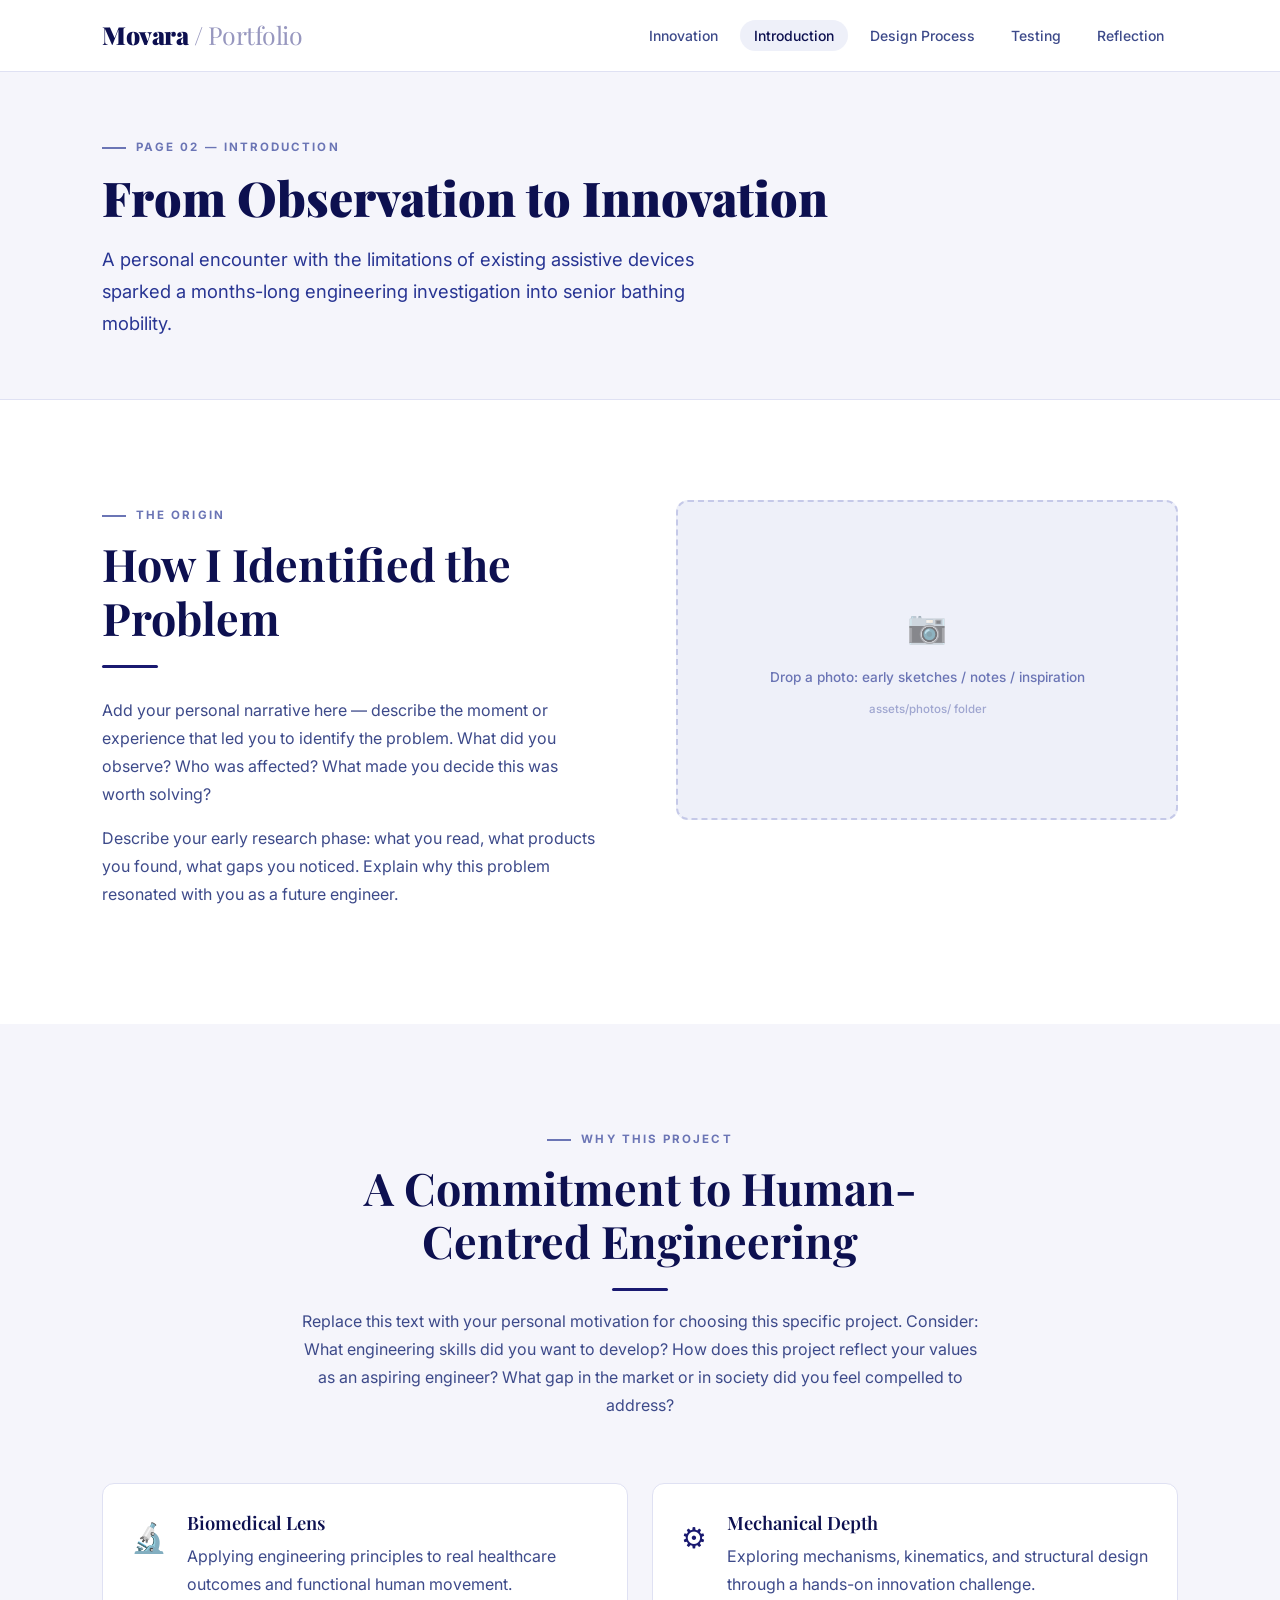
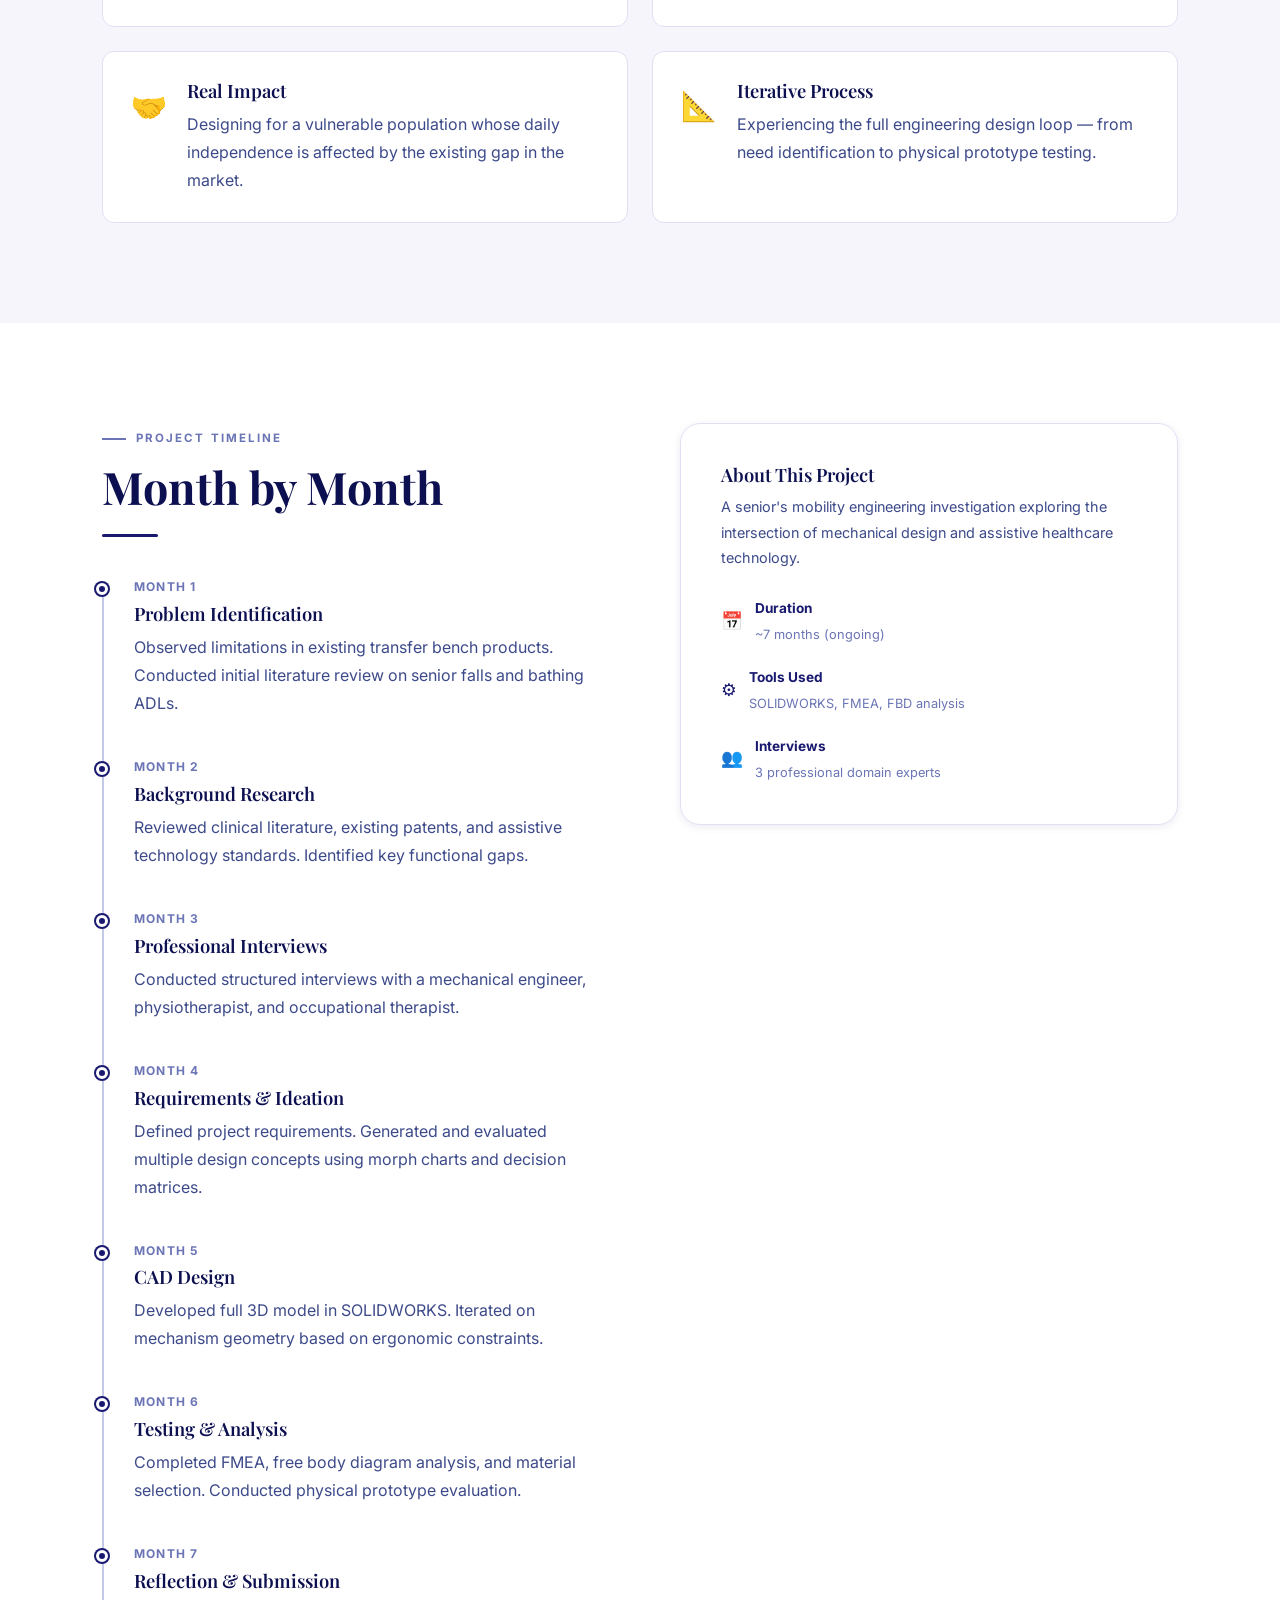
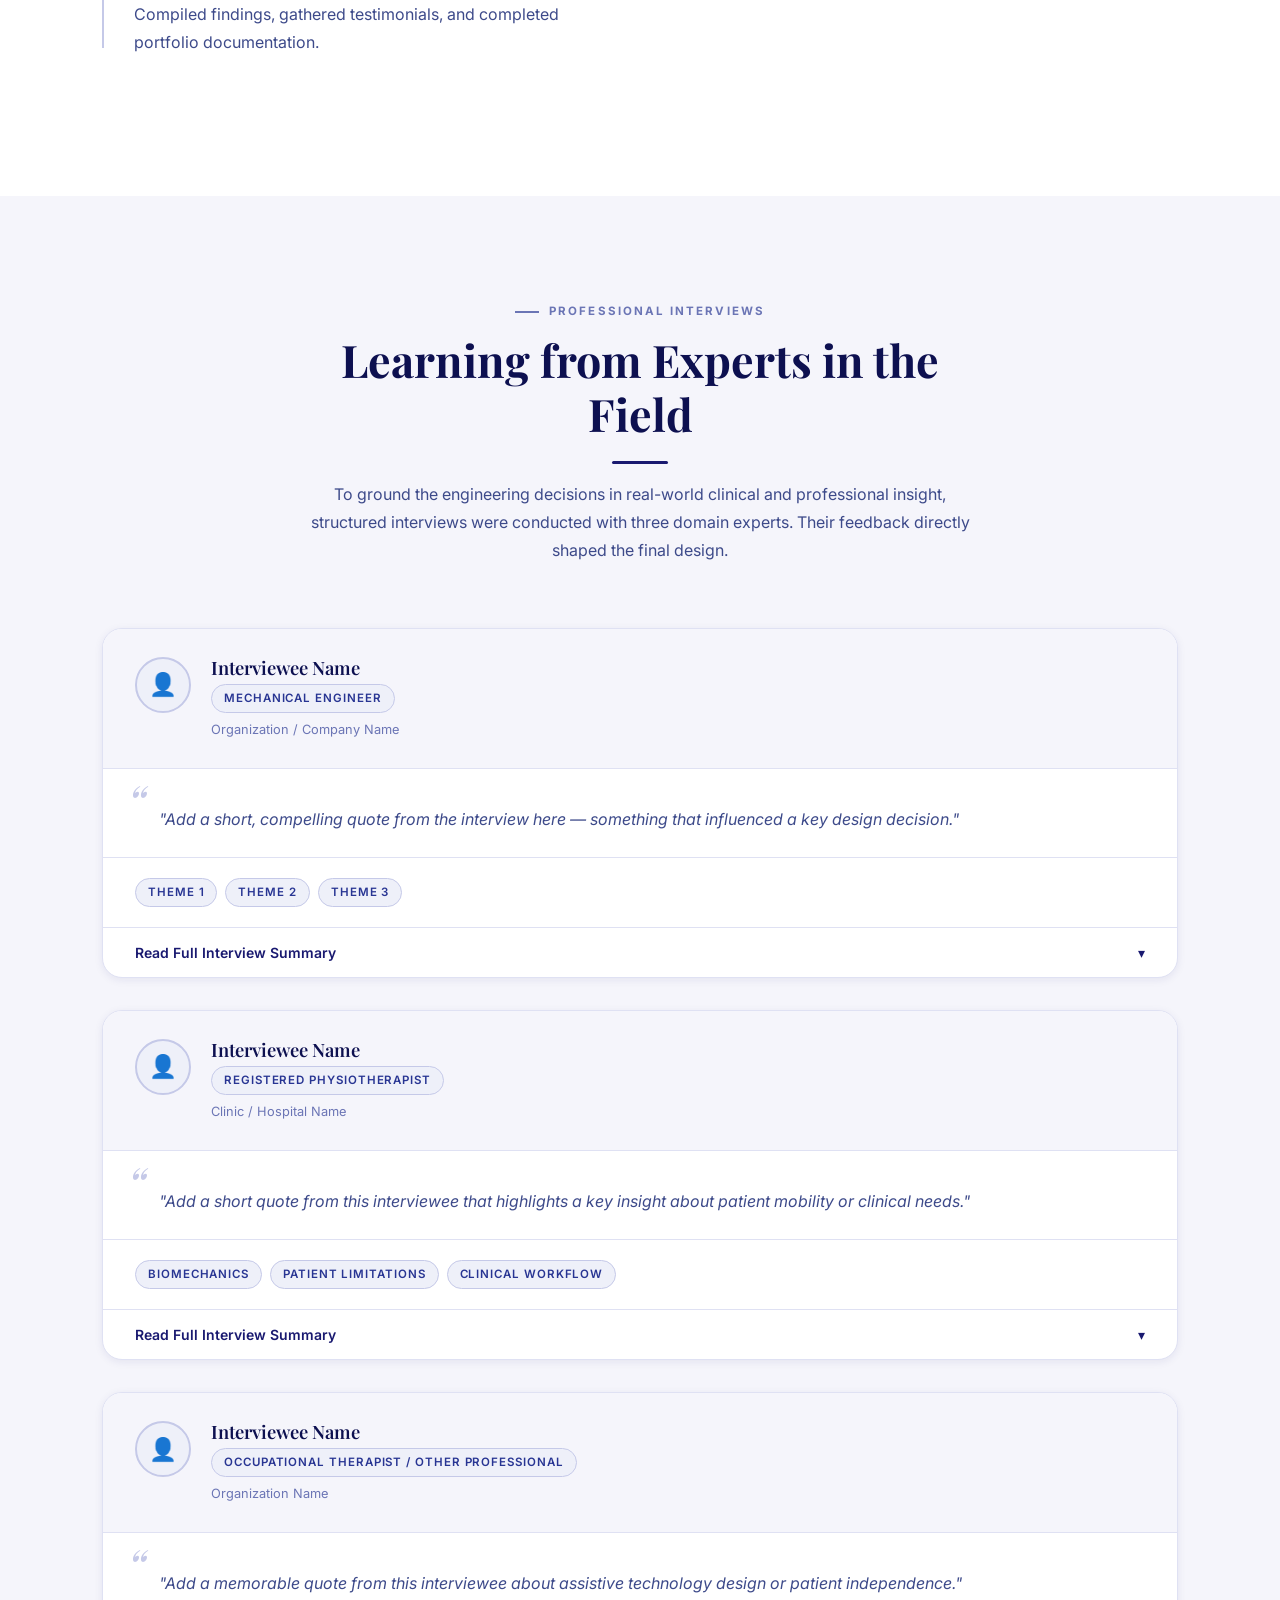
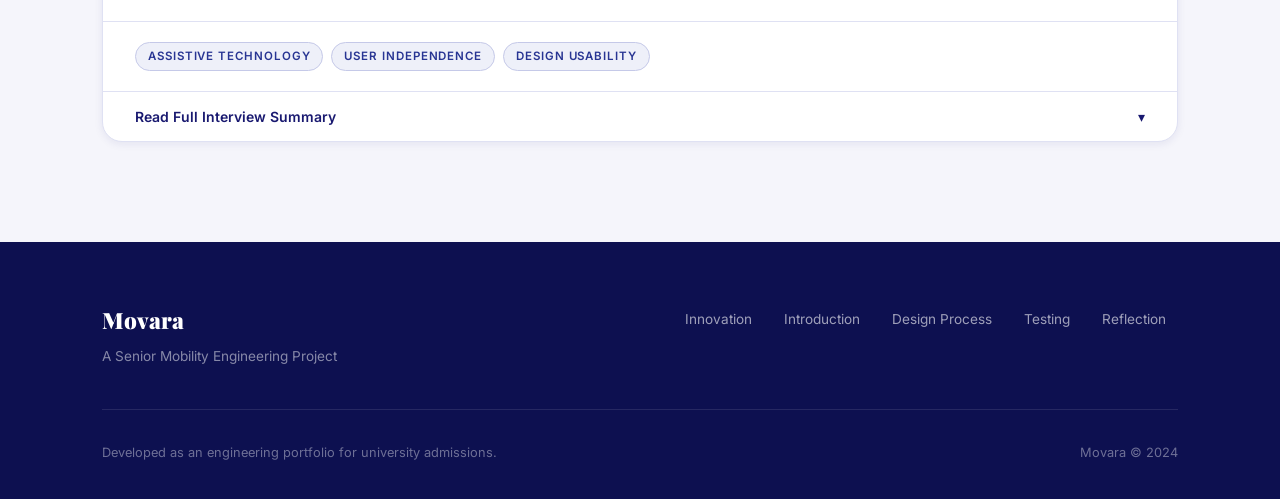
==== introduction.html @ e0eca7f0 "push 1" ====
<!DOCTYPE html>
<html lang="en">
<head>
  <meta charset="UTF-8" />
  <meta name="viewport" content="width=device-width, initial-scale=1.0" />
  <title>Introduction — Movara Portfolio</title>
  <meta name="description" content="How the problem was identified, why the project was pursued, and professional interviews with engineers and physiotherapists." />
  <link rel="stylesheet" href="css/styles.css" />
  <style>
    .pillars-grid { display: grid; grid-template-columns: repeat(2, 1fr); gap: 24px; margin-top: 40px; }
    .pillar-card {
      background: var(--white);
      border: 1px solid var(--border-soft);
      border-radius: var(--radius-md);
      padding: 28px;
      display: flex;
      gap: 20px;
      align-items: flex-start;
      transition: box-shadow 0.3s, transform 0.3s;
    }
    .pillar-card:hover { box-shadow: var(--shadow-md); transform: translateY(-3px); }
    .pillar-icon { font-size: 1.8rem; flex-shrink: 0; margin-top: 2px; }
    .pillar-card h4 { margin-bottom: 8px; }

    .interview-card {
      background: var(--white);
      border: 1px solid var(--border-soft);
      border-radius: var(--radius-lg);
      overflow: hidden;
      box-shadow: var(--shadow-sm);
    }
    .interview-header {
      display: flex;
      align-items: flex-start;
      gap: 20px;
      padding: 28px 32px;
      border-bottom: 1px solid var(--border-soft);
      background: var(--bg-soft);
    }
    .interview-avatar {
      width: 56px; height: 56px;
      border-radius: 50%;
      background: var(--bg-card);
      border: 2px solid var(--border);
      display: flex; align-items: center; justify-content: center;
      font-size: 1.4rem;
      flex-shrink: 0;
    }
    .interview-meta h4 { margin-bottom: 4px; }
    .interview-org { font-size: 0.8rem; color: var(--muted); }
    .interview-preview-quote {
      padding: 24px 32px;
      font-style: italic;
      color: var(--midnight-mid);
      font-size: 1.0rem;
      border-bottom: 1px solid var(--border-soft);
      position: relative;
    }
    .interview-preview-quote::before {
      content: '\201C';
      font-family: var(--font-serif);
      font-size: 3rem;
      color: var(--border);
      position: absolute;
      top: 8px; left: 24px;
      line-height: 1;
    }
    .interview-preview-quote p { padding-left: 24px; margin-top: 12px; }
    .interview-themes { display: flex; gap: 8px; flex-wrap: wrap; padding: 20px 32px; border-bottom: 1px solid var(--border-soft); }
    .interview-accordion-toggle {
      width: 100%; background: none; border: none; cursor: pointer;
      padding: 16px 32px;
      display: flex; justify-content: space-between; align-items: center;
      font-family: var(--font-sans); font-size: 0.875rem; font-weight: 600;
      color: var(--midnight); transition: background 0.2s;
    }
    .interview-accordion-toggle:hover { background: var(--bg-soft); }
    .interview-full-body { display: none; padding: 0 32px 28px; }
    .interview-full-body.open { display: block; }
    .toggle-arrow { transition: transform 0.3s; }
    .open-arrow { transform: rotate(180deg); }

    @media (max-width: 768px) {
      .pillars-grid { grid-template-columns: 1fr; }
    }
  </style>
</head>
<body>
  <nav id="nav" role="navigation" aria-label="Main navigation"></nav>

  <!-- PAGE BANNER -->
  <header class="page-banner" id="banner-section">
    <div class="container">
      <span class="section-label" id="banner-label"></span>
      <h1 id="banner-heading">Loading…</h1>
      <p class="lead" id="banner-lead"></p>
    </div>
  </header>

  <!-- ORIGIN STORY -->
  <section id="origin">
    <div class="container">
      <div class="two-col" style="align-items:start; gap:72px;">
        <div data-reveal>
          <span class="section-label" id="origin-label"></span>
          <h2 id="origin-heading"></h2>
          <div class="divider left" style="margin-bottom:28px;"></div>
          <div id="origin-paragraphs"></div>
        </div>
        <div data-reveal data-reveal-delay="2">
          <div id="origin-image-wrap"></div>
        </div>
      </div>
    </div>
  </section>

  <!-- WHY THIS PROJECT -->
  <section id="why-project" style="background:var(--bg-soft);">
    <div class="container">
      <div class="section-header" data-reveal>
        <span class="section-label" id="why-label"></span>
        <h2 id="why-heading"></h2>
        <div class="divider"></div>
        <p id="why-body"></p>
      </div>
      <div class="pillars-grid" id="pillars-grid"></div>
    </div>
  </section>

  <!-- TIMELINE -->
  <section id="timeline">
    <div class="container">
      <div class="two-col" style="gap:80px; align-items:start;">
        <div data-reveal>
          <span class="section-label" id="timeline-label"></span>
          <h2 id="timeline-heading"></h2>
          <div class="divider left" style="margin-bottom:40px;"></div>
          <div class="timeline" id="timeline-items"></div>
        </div>
        <div data-reveal data-reveal-delay="2">
          <div class="card" style="position:sticky; top:calc(var(--nav-h) + 32px); padding:40px;">
            <h4 style="margin-bottom:8px;">About This Project</h4>
            <p style="margin-bottom:24px;">A senior's mobility engineering investigation exploring the intersection of mechanical design and assistive healthcare technology.</p>
            <div style="display:flex; gap:16px; flex-direction:column;">
              <div style="display:flex; gap:12px; align-items:center;">
                <span style="font-size:1.1rem;">📅</span>
                <div><strong style="font-size:0.85rem; color:var(--midnight);">Duration</strong><br><span style="font-size:0.8rem; color:var(--muted);">~7 months (ongoing)</span></div>
              </div>
              <div style="display:flex; gap:12px; align-items:center;">
                <span style="font-size:1.1rem;">⚙</span>
                <div><strong style="font-size:0.85rem; color:var(--midnight);">Tools Used</strong><br><span style="font-size:0.8rem; color:var(--muted);">SOLIDWORKS, FMEA, FBD analysis</span></div>
              </div>
              <div style="display:flex; gap:12px; align-items:center;">
                <span style="font-size:1.1rem;">👥</span>
                <div><strong style="font-size:0.85rem; color:var(--midnight);">Interviews</strong><br><span style="font-size:0.8rem; color:var(--muted);">3 professional domain experts</span></div>
              </div>
            </div>
          </div>
        </div>
      </div>
    </div>
  </section>

  <!-- PROFESSIONAL INTERVIEWS -->
  <section id="interviews" style="background:var(--bg-soft);">
    <div class="container">
      <div class="section-header" data-reveal>
        <span class="section-label" id="int-label"></span>
        <h2 id="int-heading"></h2>
        <div class="divider"></div>
        <p id="int-intro"></p>
      </div>
      <div id="interviews-list" style="display:flex; flex-direction:column; gap:32px;"></div>
    </div>
  </section>

  <footer id="footer"></footer>

  <script src="js/nav.js"></script>
  <script src="js/loader.js"></script>
  <script>
    buildNav('introduction.html');
    buildFooter();

    function checkImgExists(src, el) {
      const img = new Image();
      img.onload  = () => { el.innerHTML = `<img src="${src}" alt="" style="width:100%;border-radius:var(--radius-md);" />`; };
      img.onerror = () => {};
      img.src = src;
    }

    fetch('data/page2.json')
      .then(r => r.json())
      .then(d => {
        document.title = d.meta.title;

        // Banner
        document.getElementById('banner-label').textContent   = d.banner.section_label;
        document.getElementById('banner-heading').textContent = d.banner.heading;
        document.getElementById('banner-lead').textContent    = d.banner.lead;

        // Origin
        document.getElementById('origin-label').textContent   = d.origin.section_label;
        document.getElementById('origin-heading').textContent = d.origin.heading;
        document.getElementById('origin-paragraphs').innerHTML = d.origin.paragraphs.map(p => `<p style="margin-bottom:16px;">${p}</p>`).join('');

        const imgWrap = document.getElementById('origin-image-wrap');
        imgWrap.innerHTML = `
          <div class="img-placeholder" style="height:320px; border-radius:var(--radius-md);" id="origin-img-ph">
            <span class="ph-icon">📷</span>
            <span>${d.origin.image.placeholder}</span>
            <span style="font-size:0.72rem;opacity:0.6;">assets/photos/ folder</span>
          </div>`;
        const img = new Image();
        img.onload = () => { imgWrap.innerHTML = `<img src="${d.origin.image.src}" alt="${d.origin.image.caption}" style="width:100%;border-radius:var(--radius-md);margin-bottom:10px;" /><p style="font-size:0.8rem;color:var(--muted);text-align:center;">${d.origin.image.caption}</p>`; };
        img.src = d.origin.image.src;

        // Why This Project
        document.getElementById('why-label').textContent   = d.why_this_project.section_label;
        document.getElementById('why-heading').textContent = d.why_this_project.heading;
        document.getElementById('why-body').textContent    = d.why_this_project.body;
        document.getElementById('pillars-grid').innerHTML  = d.why_this_project.pillars.map((p, i) => `
          <div class="pillar-card" data-reveal data-reveal-delay="${i + 1}">
            <span class="pillar-icon">${p.icon}</span>
            <div>
              <h4>${p.title}</h4>
              <p>${p.body}</p>
            </div>
          </div>
        `).join('');

        // Timeline
        document.getElementById('timeline-label').textContent   = d.timeline.section_label;
        document.getElementById('timeline-heading').textContent = d.timeline.heading;
        document.getElementById('timeline-items').innerHTML     = d.timeline.items.map(item => `
          <div class="timeline-item" data-reveal>
            <div class="timeline-date">${item.date}</div>
            <h4>${item.title}</h4>
            <p>${item.body}</p>
          </div>
        `).join('');

        // Interviews
        document.getElementById('int-label').textContent   = d.interviews.section_label;
        document.getElementById('int-heading').textContent = d.interviews.heading;
        document.getElementById('int-intro').textContent   = d.interviews.intro;

        document.getElementById('interviews-list').innerHTML = d.interviews.professionals.map((prof, i) => `
          <div class="interview-card" data-reveal>
            <div class="interview-header">
              <div class="interview-avatar">👤</div>
              <div class="interview-meta">
                <h4>${prof.name}</h4>
                <div class="tag">${prof.role}</div>
                <div class="interview-org" style="margin-top:6px;">${prof.organization}</div>
              </div>
            </div>
            <div class="interview-preview-quote">
              <p>"${prof.preview_quote}"</p>
            </div>
            <div class="interview-themes">
              ${prof.key_themes.map(t => `<span class="tag">${t}</span>`).join('')}
            </div>
            <button class="interview-accordion-toggle" onclick="toggleInterview(this)" aria-expanded="false">
              Read Full Interview Summary
              <span class="toggle-arrow">▾</span>
            </button>
            <div class="interview-full-body">
              <p style="padding-top:12px;">${prof.full_summary}</p>
            </div>
          </div>
        `).join('');

        initReveal();
        initCounters();
      })
      .catch(err => console.error('Failed to load page2.json:', err));

    function toggleInterview(btn) {
      const body  = btn.nextElementSibling;
      const arrow = btn.querySelector('.toggle-arrow');
      const isOpen = body.classList.contains('open');
      body.classList.toggle('open');
      arrow.classList.toggle('open-arrow');
      btn.setAttribute('aria-expanded', !isOpen);
    }
  </script>
</body>
</html>
---- css/styles.css ----
/* =========================================================
   MOVARA — Global Design System
   White background + Midnight Blue typography
   ========================================================= */

@import url('https://fonts.googleapis.com/css2?family=Playfair+Display:wght@400;600;700;900&family=Inter:wght@300;400;500;600;700&display=swap');

/* ── CSS Variables ──────────────────────────────────────── */
:root {
  --bg:           #ffffff;
  --bg-soft:      #f5f5fb;
  --bg-card:      #eef0f9;
  --midnight:     #191970;
  --midnight-deep:#0d1050;
  --midnight-mid: #283593;
  --midnight-lt:  #3d4a8a;
  --muted:        #6b75b5;
  --muted-lt:     #9ba3cf;
  --border:       #c5c9e8;
  --border-soft:  #dfe1f3;
  --accent:       #191970;
  --accent-hover: #0d1050;
  --white:        #ffffff;

  --font-serif: 'Playfair Display', Georgia, serif;
  --font-sans:  'Inter', system-ui, sans-serif;

  --radius-sm: 6px;
  --radius-md: 12px;
  --radius-lg: 20px;

  --shadow-sm: 0 2px 8px rgba(25,25,112,0.08);
  --shadow-md: 0 6px 24px rgba(25,25,112,0.12);
  --shadow-lg: 0 16px 48px rgba(25,25,112,0.16);

  --nav-h: 72px;
  --section-pad: 100px;
  --max-w: 1140px;
}

/* ── Reset ──────────────────────────────────────────────── */
*, *::before, *::after { box-sizing: border-box; margin: 0; padding: 0; }
html { scroll-behavior: smooth; font-size: 16px; }

body {
  font-family: var(--font-sans);
  background: var(--bg);
  color: var(--midnight);
  line-height: 1.65;
  -webkit-font-smoothing: antialiased;
}

img { max-width: 100%; display: block; }
a  { color: inherit; text-decoration: none; }

/* ── Typography ─────────────────────────────────────────── */
h1, h2, h3, h4, h5 {
  font-family: var(--font-serif);
  color: var(--midnight-deep);
  line-height: 1.2;
}
h1 { font-size: clamp(2.4rem, 5vw, 4rem); font-weight: 900; }
h2 { font-size: clamp(1.8rem, 3.5vw, 2.8rem); font-weight: 700; }
h3 { font-size: clamp(1.3rem, 2.5vw, 1.8rem); font-weight: 600; }
h4 { font-size: 1.15rem; font-weight: 600; }
h5 { font-size: 1rem; font-weight: 600; }

p  { color: var(--midnight-lt); font-size: 1.0rem; line-height: 1.75; }
p.lead { font-size: 1.15rem; color: var(--midnight-mid); font-weight: 400; }

.section-label {
  display: inline-block;
  font-family: var(--font-sans);
  font-size: 0.72rem;
  font-weight: 700;
  letter-spacing: 0.18em;
  text-transform: uppercase;
  color: var(--muted);
  margin-bottom: 0.75rem;
}
.section-label::before {
  content: '';
  display: inline-block;
  width: 24px; height: 2px;
  background: var(--muted);
  vertical-align: middle;
  margin-right: 10px;
}

/* ── Layout ─────────────────────────────────────────────── */
.container {
  max-width: var(--max-w);
  margin: 0 auto;
  padding: 0 32px;
}
section { padding: var(--section-pad) 0; }
section:nth-child(even) { background: var(--bg-soft); }

.two-col {
  display: grid;
  grid-template-columns: 1fr 1fr;
  gap: 48px;
  align-items: start;
}
.three-col {
  display: grid;
  grid-template-columns: repeat(3, 1fr);
  gap: 32px;
}
.four-col {
  display: grid;
  grid-template-columns: repeat(4, 1fr);
  gap: 24px;
}

/* ── Navigation ─────────────────────────────────────────── */
#nav {
  position: fixed;
  top: 0; left: 0; right: 0;
  height: var(--nav-h);
  background: rgba(255,255,255,0.95);
  backdrop-filter: blur(12px);
  -webkit-backdrop-filter: blur(12px);
  border-bottom: 1px solid var(--border-soft);
  z-index: 1000;
  display: flex;
  align-items: center;
}
#nav .container {
  display: flex;
  align-items: center;
  justify-content: space-between;
  width: 100%;
}
.nav-brand {
  font-family: var(--font-serif);
  font-size: 1.55rem;
  font-weight: 900;
  color: var(--midnight-deep);
  letter-spacing: -0.5px;
}
.nav-brand span {
  color: var(--midnight);
  opacity: 0.45;
  font-weight: 400;
}
.nav-links {
  display: flex;
  align-items: center;
  gap: 8px;
  list-style: none;
}
.nav-links a {
  font-size: 0.875rem;
  font-weight: 500;
  color: var(--midnight-lt);
  padding: 7px 14px;
  border-radius: 50px;
  transition: background 0.2s, color 0.2s;
}
.nav-links a:hover,
.nav-links a.active {
  background: var(--bg-card);
  color: var(--midnight-deep);
}
.nav-toggle {
  display: none;
  background: none;
  border: none;
  cursor: pointer;
  flex-direction: column;
  gap: 5px;
  padding: 8px;
}
.nav-toggle span {
  display: block;
  width: 24px; height: 2px;
  background: var(--midnight);
  border-radius: 2px;
  transition: all 0.3s;
}

/* ── Hero ───────────────────────────────────────────────── */
.hero {
  min-height: 100vh;
  display: flex;
  align-items: center;
  padding-top: var(--nav-h);
  position: relative;
  overflow: hidden;
}
.hero-bg-pattern {
  position: absolute;
  inset: 0;
  background-image:
    radial-gradient(circle at 15% 20%, rgba(25,25,112,0.04) 0%, transparent 50%),
    radial-gradient(circle at 85% 80%, rgba(40,53,147,0.06) 0%, transparent 50%);
  pointer-events: none;
}
.hero-grid-pattern {
  position: absolute;
  inset: 0;
  background-image:
    linear-gradient(var(--border-soft) 1px, transparent 1px),
    linear-gradient(90deg, var(--border-soft) 1px, transparent 1px);
  background-size: 60px 60px;
  opacity: 0.4;
  pointer-events: none;
}
.hero-content { position: relative; z-index: 1; }
.hero-eyebrow {
  font-size: 0.75rem;
  font-weight: 700;
  letter-spacing: 0.2em;
  text-transform: uppercase;
  color: var(--muted);
  margin-bottom: 1.5rem;
  display: flex;
  align-items: center;
  gap: 12px;
}
.hero-eyebrow::before {
  content: '';
  display: inline-block;
  width: 32px; height: 2px;
  background: var(--muted);
}
.hero h1 { margin-bottom: 1.5rem; max-width: 800px; }
.hero h1 em {
  font-style: normal;
  color: var(--midnight-mid);
  position: relative;
}
.hero h1 em::after {
  content: '';
  position: absolute;
  bottom: 4px; left: 0; right: 0;
  height: 3px;
  background: var(--border);
  border-radius: 2px;
}
.hero-lead { max-width: 580px; margin-bottom: 2.5rem; }
.hero-cta { display: flex; gap: 16px; flex-wrap: wrap; }
.hero-stats {
  margin-top: 80px;
  padding-top: 48px;
  border-top: 1px solid var(--border-soft);
  display: grid;
  grid-template-columns: repeat(4, 1fr);
  gap: 32px;
}
.hero-stat-num {
  font-family: var(--font-serif);
  font-size: 2.4rem;
  font-weight: 900;
  color: var(--midnight-deep);
  display: block;
}
.hero-stat-label {
  font-size: 0.8rem;
  font-weight: 500;
  color: var(--muted);
  letter-spacing: 0.05em;
}

/* ── Buttons ────────────────────────────────────────────── */
.btn {
  display: inline-flex;
  align-items: center;
  gap: 8px;
  font-family: var(--font-sans);
  font-size: 0.875rem;
  font-weight: 600;
  padding: 12px 24px;
  border-radius: 50px;
  border: none;
  cursor: pointer;
  transition: all 0.25s;
  letter-spacing: 0.02em;
  text-decoration: none;
}
.btn-primary {
  background: var(--midnight);
  color: #fff;
  box-shadow: 0 4px 16px rgba(25,25,112,0.3);
}
.btn-primary:hover {
  background: var(--midnight-deep);
  transform: translateY(-2px);
  box-shadow: 0 8px 24px rgba(25,25,112,0.4);
}
.btn-outline {
  background: transparent;
  color: var(--midnight);
  border: 1.5px solid var(--border);
}
.btn-outline:hover {
  background: var(--bg-card);
  border-color: var(--midnight);
  transform: translateY(-2px);
}

/* ── Cards ──────────────────────────────────────────────── */
.card {
  background: var(--white);
  border: 1px solid var(--border-soft);
  border-radius: var(--radius-lg);
  padding: 32px;
  box-shadow: var(--shadow-sm);
  transition: transform 0.3s, box-shadow 0.3s;
}
.card:hover {
  transform: translateY(-4px);
  box-shadow: var(--shadow-md);
}
.card-icon {
  width: 52px; height: 52px;
  background: var(--bg-card);
  border-radius: var(--radius-md);
  display: flex;
  align-items: center;
  justify-content: center;
  margin-bottom: 20px;
  font-size: 1.4rem;
}
.card h4 { margin-bottom: 10px; color: var(--midnight-deep); }
.card p  { font-size: 0.9rem; }

/* ── Section Headers ────────────────────────────────────── */
.section-header { text-align: center; max-width: 680px; margin: 0 auto 64px; }
.section-header p { margin-top: 16px; }

/* ── Divider ────────────────────────────────────────────── */
.divider {
  width: 56px; height: 3px;
  background: var(--midnight);
  border-radius: 3px;
  margin: 20px auto 0;
}
.divider.left { margin-left: 0; }

/* ── Image Placeholders ─────────────────────────────────── */
.img-placeholder {
  background: var(--bg-card);
  border: 2px dashed var(--border);
  border-radius: var(--radius-md);
  display: flex;
  flex-direction: column;
  align-items: center;
  justify-content: center;
  gap: 12px;
  color: var(--muted);
  font-size: 0.85rem;
  font-weight: 500;
  text-align: center;
  padding: 24px;
}
.img-placeholder .ph-icon { font-size: 2rem; opacity: 0.5; }

/* ── Tables ─────────────────────────────────────────────── */
.table-wrap { overflow-x: auto; border-radius: var(--radius-md); border: 1px solid var(--border-soft); }
table { width: 100%; border-collapse: collapse; font-size: 0.9rem; }
thead { background: var(--midnight); color: #fff; }
thead th { padding: 14px 20px; font-weight: 600; font-family: var(--font-sans); text-align: left; }
tbody tr { border-bottom: 1px solid var(--border-soft); transition: background 0.15s; }
tbody tr:last-child { border-bottom: none; }
tbody tr:hover { background: var(--bg-card); }
tbody td { padding: 13px 20px; color: var(--midnight-lt); vertical-align: top; }
tbody td:first-child { color: var(--midnight); font-weight: 500; }

/* ── Quote / Testimonial ────────────────────────────────── */
.quote-card {
  background: var(--bg-soft);
  border-left: 4px solid var(--midnight);
  border-radius: 0 var(--radius-md) var(--radius-md) 0;
  padding: 28px 32px;
  position: relative;
}
.quote-card::before {
  content: '\201C';
  position: absolute;
  top: -10px; left: 24px;
  font-family: var(--font-serif);
  font-size: 5rem;
  color: var(--border);
  line-height: 1;
}
.quote-text {
  font-style: italic;
  color: var(--midnight-mid);
  font-size: 1.0rem;
  margin-bottom: 16px;
  margin-top: 24px;
}
.quote-author {
  display: flex;
  align-items: center;
  gap: 12px;
}
.quote-avatar {
  width: 44px; height: 44px;
  border-radius: 50%;
  background: var(--bg-card);
  border: 2px solid var(--border);
  display: flex; align-items: center; justify-content: center;
  font-size: 1.1rem;
}
.quote-name { font-weight: 600; font-size: 0.9rem; color: var(--midnight); }
.quote-role { font-size: 0.78rem; color: var(--muted); }

/* ── Timeline ───────────────────────────────────────────── */
.timeline { position: relative; padding-left: 32px; }
.timeline::before {
  content: '';
  position: absolute;
  left: 0; top: 8px; bottom: 8px;
  width: 2px;
  background: var(--border);
}
.timeline-item { position: relative; margin-bottom: 40px; }
.timeline-item::before {
  content: '';
  position: absolute;
  left: -38px; top: 6px;
  width: 12px; height: 12px;
  border-radius: 50%;
  background: var(--midnight);
  border: 3px solid var(--white);
  box-shadow: 0 0 0 2px var(--midnight);
}
.timeline-date {
  font-size: 0.75rem;
  font-weight: 700;
  letter-spacing: 0.1em;
  text-transform: uppercase;
  color: var(--muted);
  margin-bottom: 6px;
}
.timeline-item h4 { margin-bottom: 8px; }

/* ── Badge / Tag ────────────────────────────────────────── */
.tag {
  display: inline-block;
  font-size: 0.72rem;
  font-weight: 600;
  letter-spacing: 0.08em;
  text-transform: uppercase;
  color: var(--midnight-mid);
  background: var(--bg-card);
  border: 1px solid var(--border);
  border-radius: 50px;
  padding: 4px 12px;
}

/* ── Progress / Risk Indicators ─────────────────────────── */
.severity-high   { color: #c0392b; font-weight: 600; }
.severity-medium { color: #d4780a; font-weight: 600; }
.severity-low    { color: #27ae60; font-weight: 600; }
.rpn-badge {
  display: inline-block;
  min-width: 36px;
  text-align: center;
  padding: 2px 8px;
  border-radius: 4px;
  font-size: 0.8rem;
  font-weight: 700;
}
.rpn-high   { background: #fde8e8; color: #c0392b; }
.rpn-medium { background: #fef3e2; color: #d4780a; }
.rpn-low    { background: #e8f8ef; color: #27ae60; }

/* ── Feature List ───────────────────────────────────────── */
.feature-list { list-style: none; }
.feature-list li {
  padding: 10px 0;
  border-bottom: 1px solid var(--border-soft);
  display: flex;
  gap: 14px;
  align-items: flex-start;
  color: var(--midnight-lt);
  font-size: 0.95rem;
}
.feature-list li:last-child { border-bottom: none; }
.feature-list li::before {
  content: '→';
  color: var(--midnight);
  font-weight: 700;
  flex-shrink: 0;
  margin-top: 2px;
}

/* ── Expandable / Accordion ─────────────────────────────── */
.accordion-item {
  border: 1px solid var(--border-soft);
  border-radius: var(--radius-md);
  margin-bottom: 12px;
  overflow: hidden;
  transition: box-shadow 0.2s;
}
.accordion-item:hover { box-shadow: var(--shadow-sm); }
.accordion-header {
  display: flex;
  justify-content: space-between;
  align-items: center;
  padding: 20px 24px;
  cursor: pointer;
  background: var(--white);
  transition: background 0.2s;
}
.accordion-header:hover { background: var(--bg-soft); }
.accordion-header h4 { margin: 0; }
.accordion-arrow {
  width: 24px; height: 24px;
  border: 1.5px solid var(--border);
  border-radius: 50%;
  display: flex; align-items: center; justify-content: center;
  font-size: 0.75rem;
  color: var(--muted);
  flex-shrink: 0;
  transition: transform 0.3s, background 0.2s;
}
.accordion-item.open .accordion-arrow {
  transform: rotate(180deg);
  background: var(--midnight);
  border-color: var(--midnight);
  color: white;
}
.accordion-body {
  display: none;
  padding: 0 24px 24px;
  background: var(--white);
}
.accordion-item.open .accordion-body { display: block; }

/* ── Reflection Grid ────────────────────────────────────── */
.reflection-col {
  background: var(--white);
  border: 1px solid var(--border-soft);
  border-radius: var(--radius-lg);
  padding: 36px;
}
.reflection-col .col-label {
  font-size: 0.72rem;
  font-weight: 700;
  letter-spacing: 0.15em;
  text-transform: uppercase;
  color: var(--muted);
  margin-bottom: 20px;
  display: flex;
  align-items: center;
  gap: 10px;
}
.reflection-col .col-label span { font-size: 1.2rem; }

/* ── Page Footer ────────────────────────────────────────── */
#footer {
  background: var(--midnight-deep);
  color: rgba(255,255,255,0.75);
  padding: 60px 0 36px;
}
.footer-top {
  display: flex;
  justify-content: space-between;
  align-items: flex-start;
  gap: 32px;
  padding-bottom: 40px;
  border-bottom: 1px solid rgba(255,255,255,0.1);
  margin-bottom: 32px;
}
.footer-brand {
  font-family: var(--font-serif);
  font-size: 1.4rem;
  font-weight: 900;
  color: #fff;
}
.footer-brand p {
  color: rgba(255,255,255,0.5);
  font-family: var(--font-sans);
  font-size: 0.85rem;
  font-weight: 400;
  margin-top: 6px;
}
.footer-nav { display: flex; gap: 8px; flex-wrap: wrap; }
.footer-nav a {
  font-size: 0.85rem;
  color: rgba(255,255,255,0.6);
  padding: 6px 12px;
  border-radius: 4px;
  transition: color 0.2s;
}
.footer-nav a:hover { color: #fff; }
.footer-bottom {
  display: flex;
  justify-content: space-between;
  align-items: center;
  font-size: 0.8rem;
  color: rgba(255,255,255,0.4);
}

/* ── Page Banner (sub-pages) ────────────────────────────── */
.page-banner {
  padding: calc(var(--nav-h) + 60px) 0 60px;
  background: var(--bg-soft);
  border-bottom: 1px solid var(--border-soft);
}
.page-banner h1 { font-size: clamp(2rem, 4vw, 3rem); margin-bottom: 16px; }
.page-banner p.lead { max-width: 640px; }

/* ── Scroll Animations ──────────────────────────────────── */
[data-reveal] {
  opacity: 0;
  transform: translateY(28px);
  transition: opacity 0.6s ease, transform 0.6s ease;
}
[data-reveal].visible {
  opacity: 1;
  transform: none;
}
[data-reveal-delay="1"] { transition-delay: 0.1s; }
[data-reveal-delay="2"] { transition-delay: 0.2s; }
[data-reveal-delay="3"] { transition-delay: 0.3s; }
[data-reveal-delay="4"] { transition-delay: 0.4s; }

/* ── Responsive ─────────────────────────────────────────── */
@media (max-width: 1024px) {
  .four-col { grid-template-columns: repeat(2, 1fr); }
  .hero-stats { grid-template-columns: repeat(2, 1fr); }
}
@media (max-width: 768px) {
  :root { --section-pad: 64px; }
  .container { padding: 0 20px; }
  .two-col, .three-col, .four-col { grid-template-columns: 1fr; }
  .hero-stats { grid-template-columns: 1fr 1fr; }
  .nav-links { display: none; flex-direction: column; position: absolute;
    top: var(--nav-h); left: 0; right: 0; background: var(--white);
    padding: 20px; border-bottom: 1px solid var(--border-soft); gap: 4px; }
  .nav-links.open { display: flex; }
  .nav-toggle { display: flex; }
  .footer-top { flex-direction: column; }
  .footer-bottom { flex-direction: column; gap: 8px; text-align: center; }
}
@media (max-width: 480px) {
  .hero-stats { grid-template-columns: 1fr; }
  .hero-cta { flex-direction: column; }
}
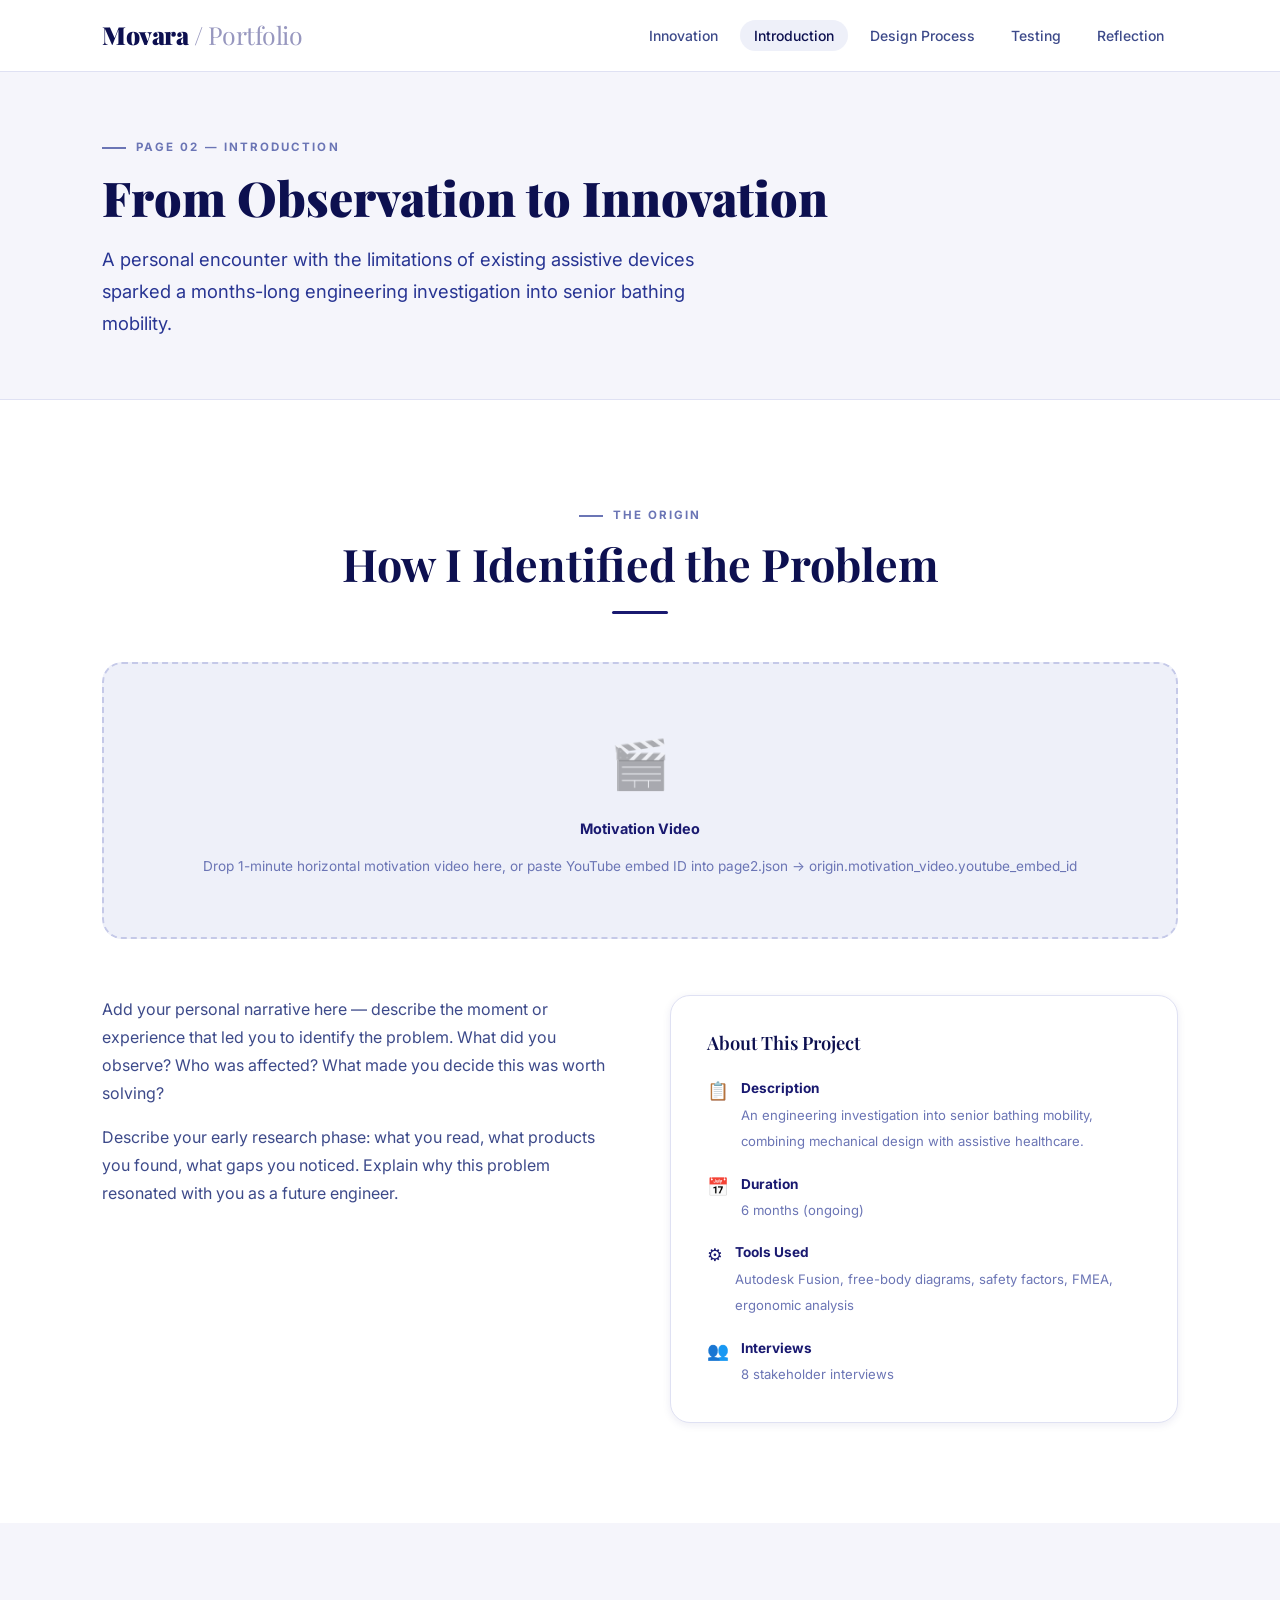
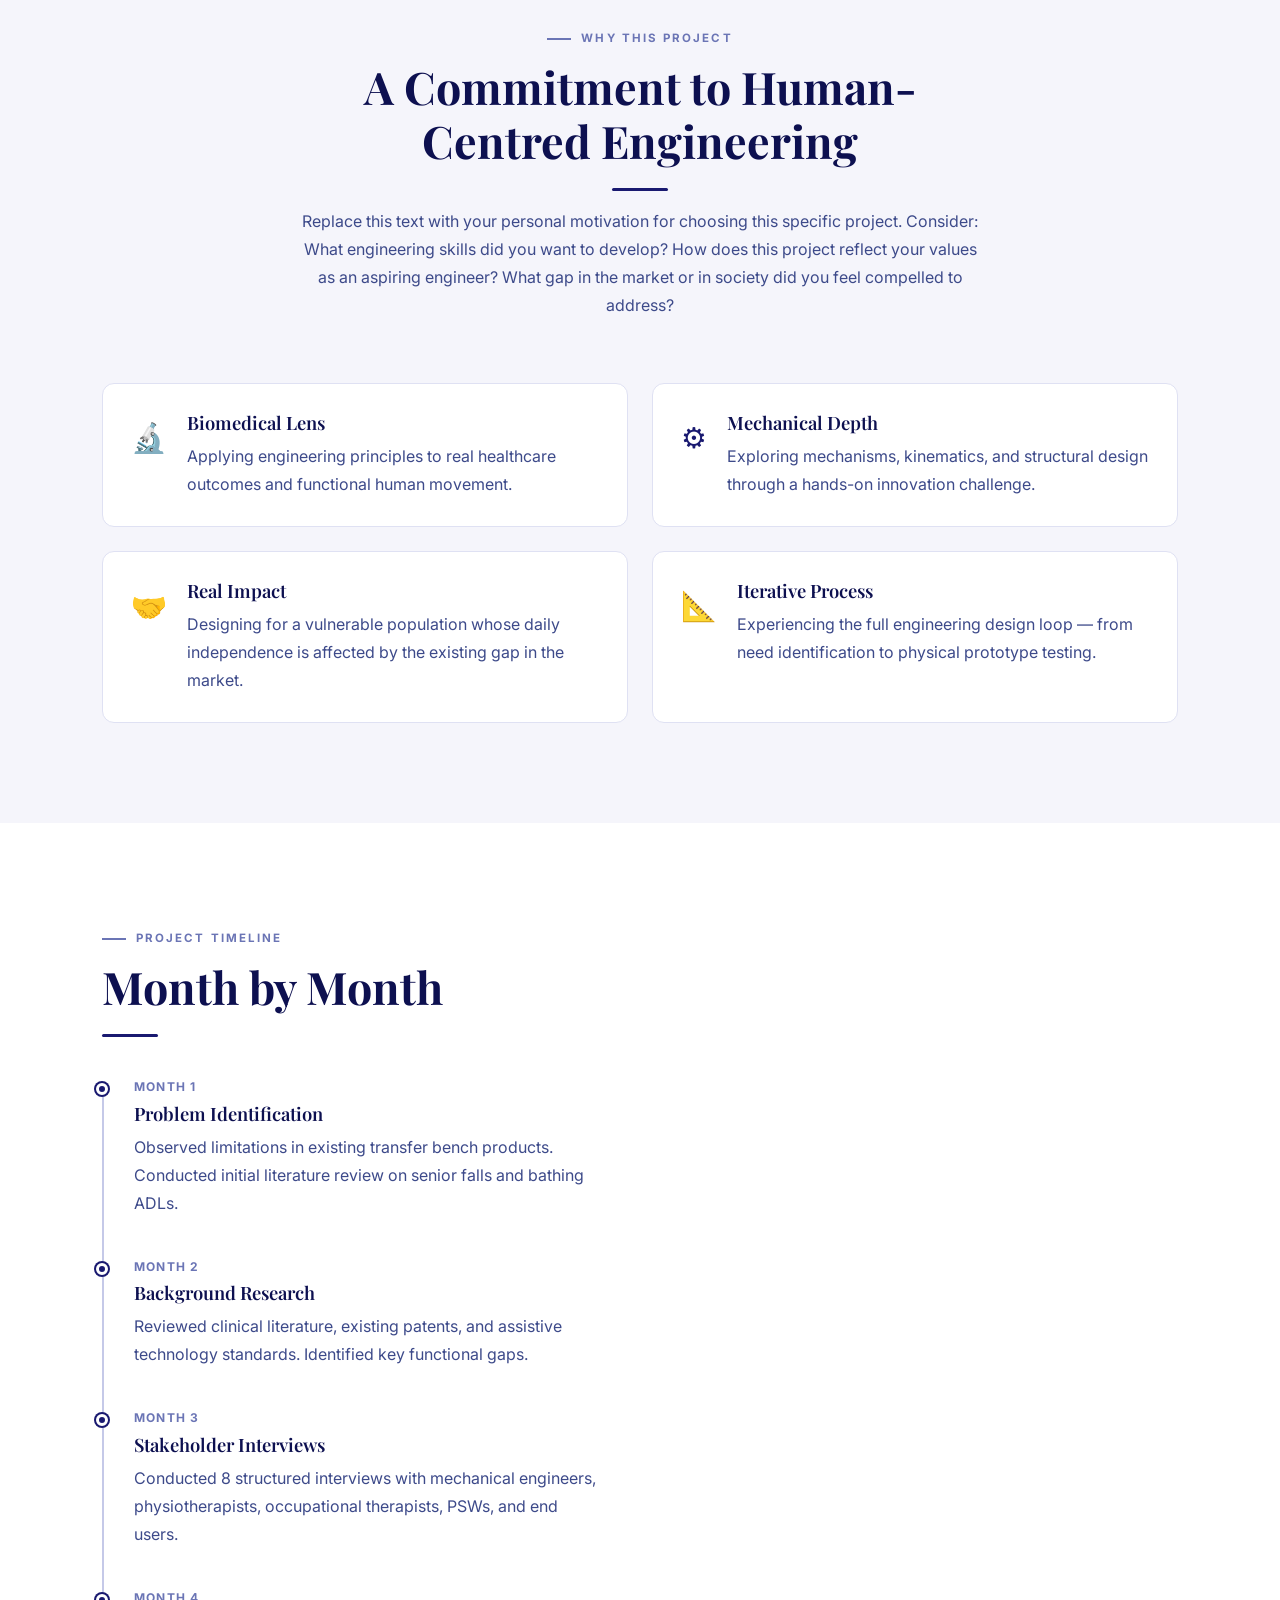
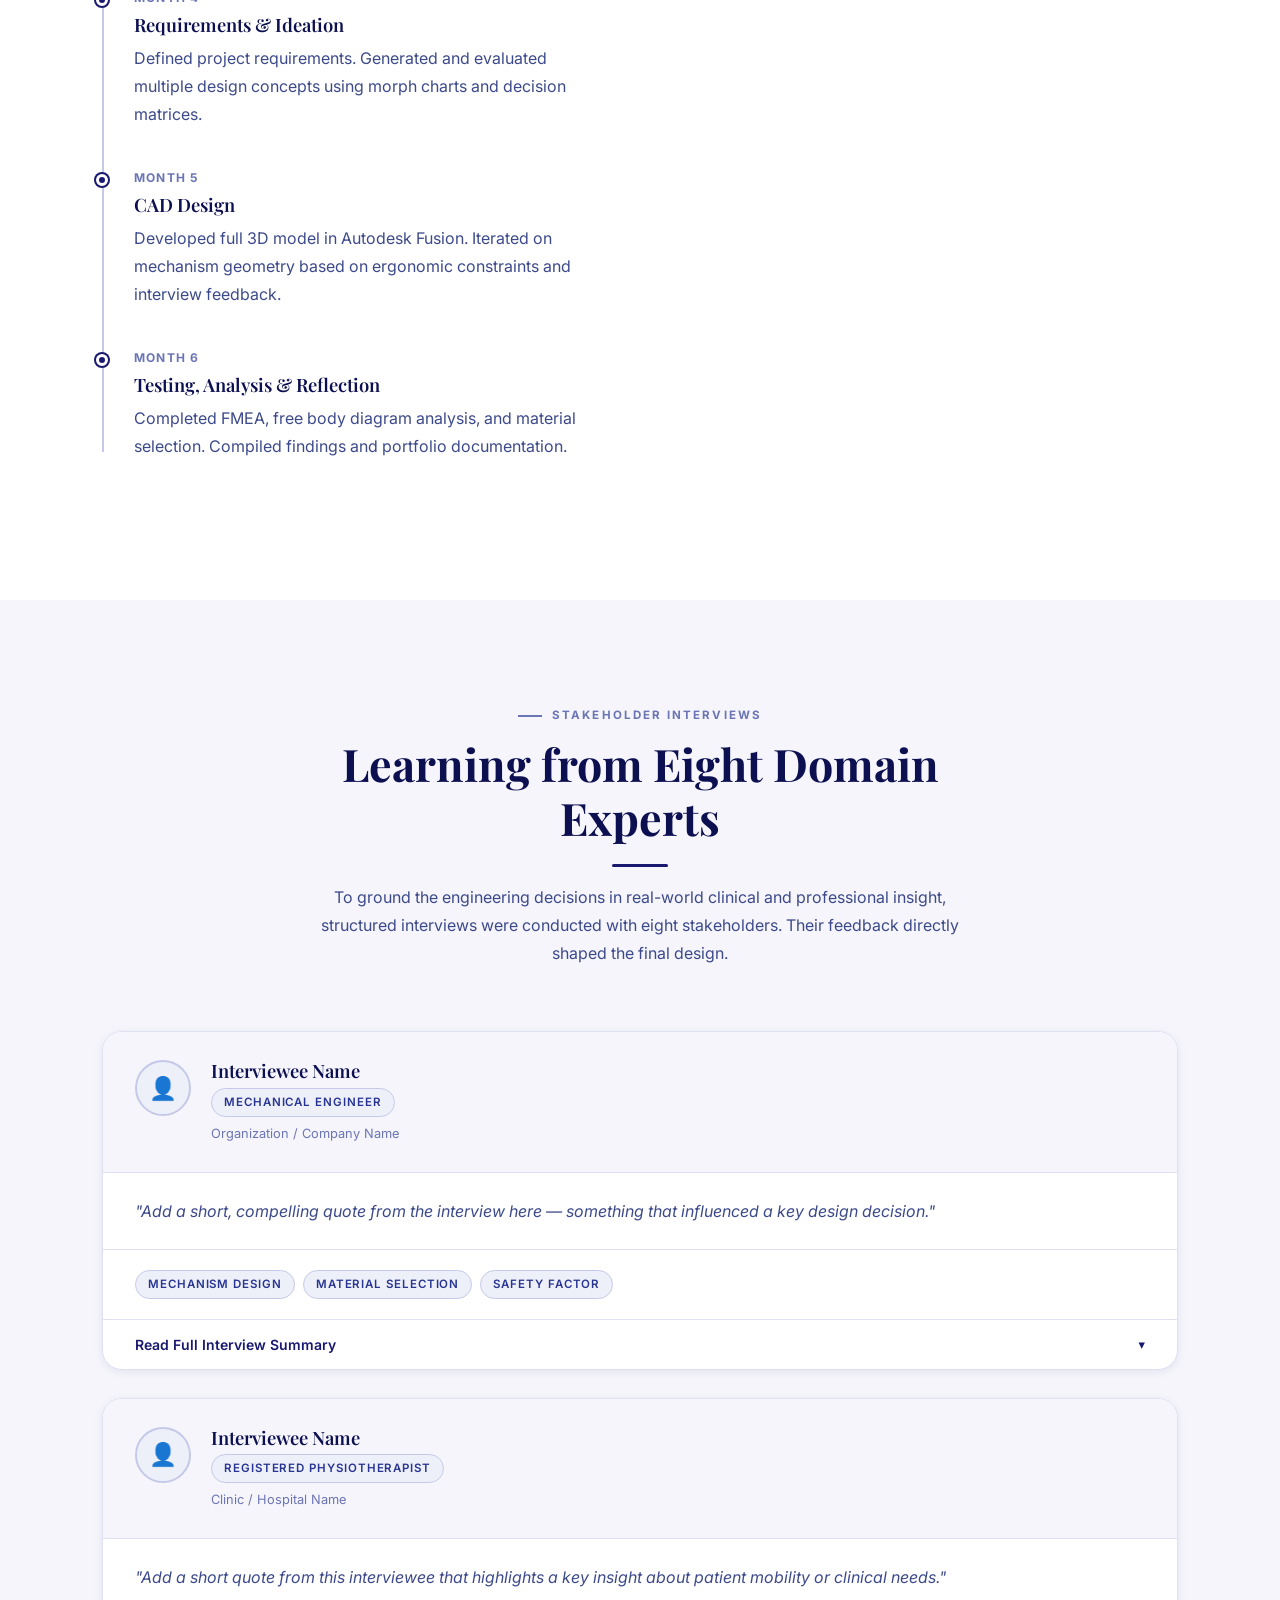
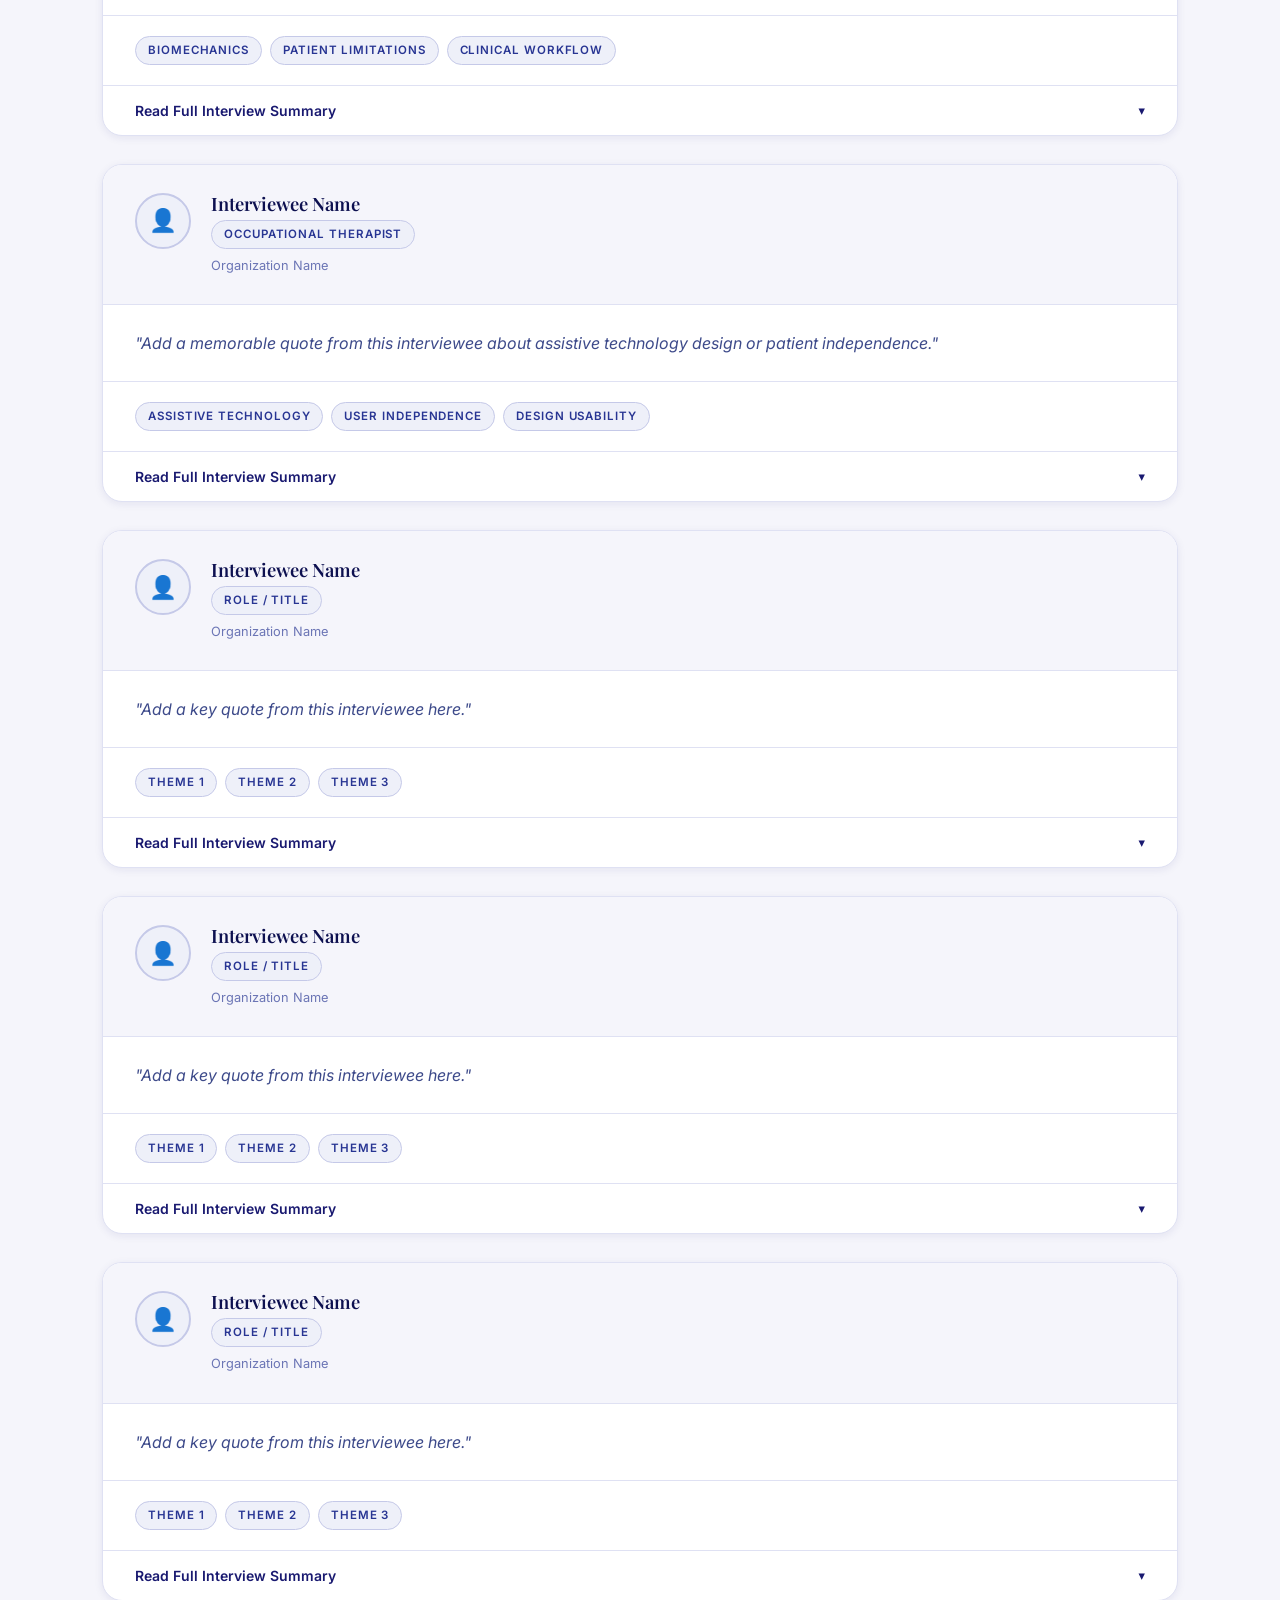
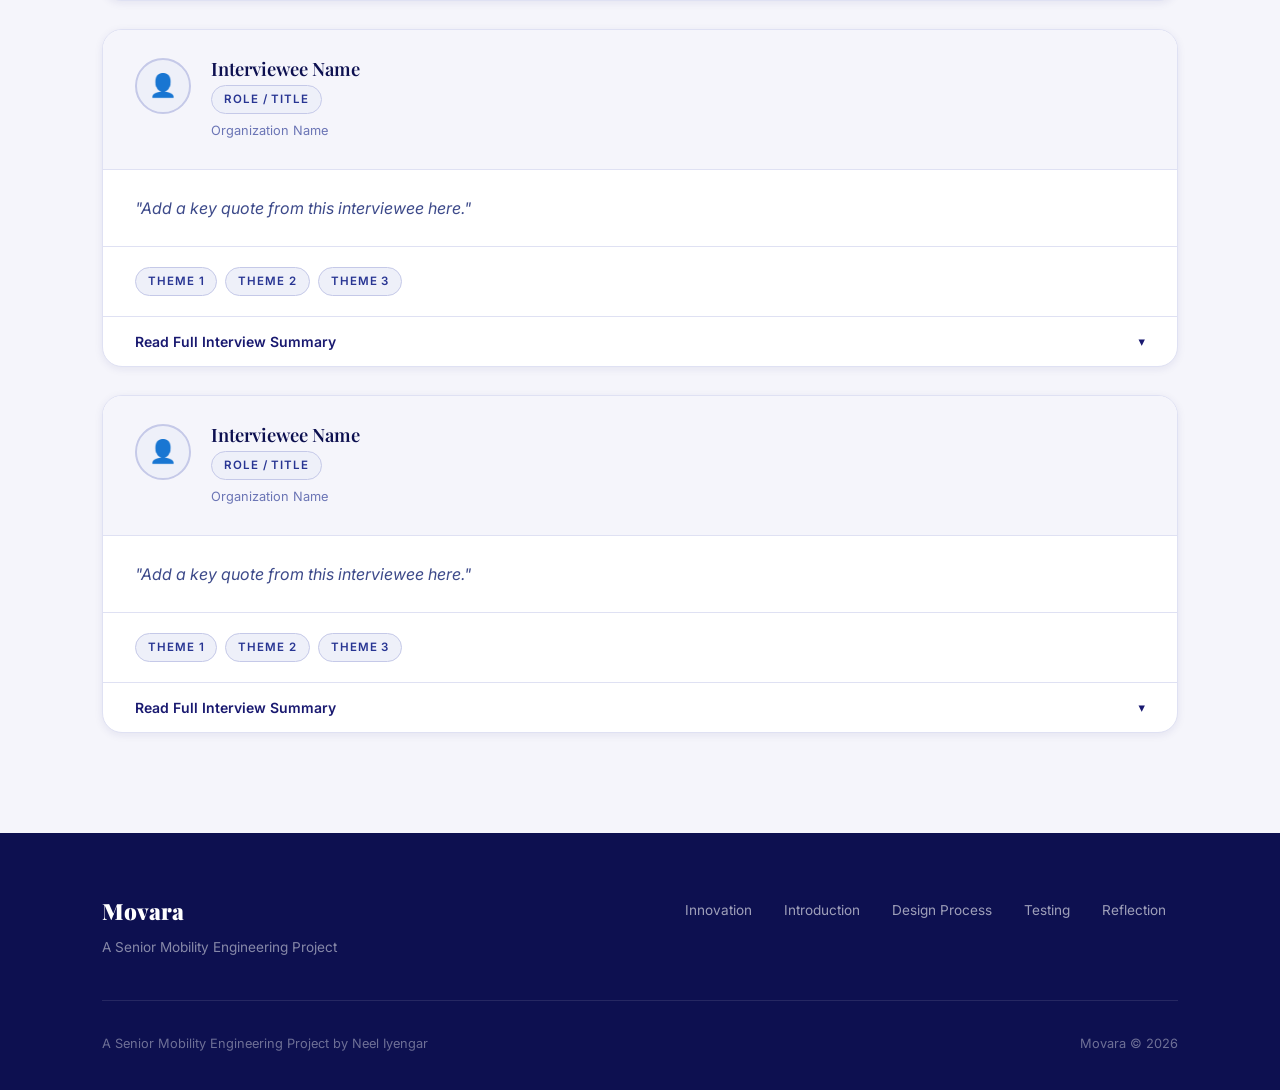
==== commit c2ddb74d: "push 5" ====
--- a/introduction.html
+++ b/introduction.html
@@ -4,81 +4,93 @@
   <meta charset="UTF-8" />
   <meta name="viewport" content="width=device-width, initial-scale=1.0" />
   <title>Introduction — Movara Portfolio</title>
-  <meta name="description" content="How the problem was identified, why the project was pursued, and professional interviews with engineers and physiotherapists." />
+  <meta name="description" content="How the problem was identified, why the project was pursued, and professional interviews with engineers, physiotherapists, and other stakeholders." />
   <link rel="stylesheet" href="css/styles.css" />
   <style>
+    /* ── Motivation Video ─────────────────────────────── */
+    .video-container {
+      position: relative; border-radius: var(--radius-lg);
+      overflow: hidden; background: var(--bg-card);
+    }
+    .video-container video { width: 100%; display: block; border-radius: var(--radius-lg); }
+    .video-container iframe { width: 100%; aspect-ratio: 16/9; display: block; border: none; border-radius: var(--radius-lg); }
+    .video-placeholder {
+      display: flex; flex-direction: column; align-items: center;
+      justify-content: center; gap: 14px; padding: 60px 32px;
+      color: var(--muted); text-align: center;
+      border: 2px dashed var(--border); border-radius: var(--radius-lg);
+    }
+    .video-placeholder .ph-icon { font-size: 3rem; opacity: 0.4; }
+
+    /* ── Pillars ──────────────────────────────────────── */
     .pillars-grid { display: grid; grid-template-columns: repeat(2, 1fr); gap: 24px; margin-top: 40px; }
     .pillar-card {
-      background: var(--white);
-      border: 1px solid var(--border-soft);
-      border-radius: var(--radius-md);
-      padding: 28px;
-      display: flex;
-      gap: 20px;
-      align-items: flex-start;
+      background: var(--white); border: 1px solid var(--border-soft);
+      border-radius: var(--radius-md); padding: 28px;
+      display: flex; gap: 20px; align-items: flex-start;
       transition: box-shadow 0.3s, transform 0.3s;
     }
     .pillar-card:hover { box-shadow: var(--shadow-md); transform: translateY(-3px); }
     .pillar-icon { font-size: 1.8rem; flex-shrink: 0; margin-top: 2px; }
     .pillar-card h4 { margin-bottom: 8px; }
 
+    /* ── Interview Cards ──────────────────────────────── */
     .interview-card {
-      background: var(--white);
-      border: 1px solid var(--border-soft);
-      border-radius: var(--radius-lg);
-      overflow: hidden;
-      box-shadow: var(--shadow-sm);
+      background: var(--white); border: 1px solid var(--border-soft);
+      border-radius: var(--radius-lg); overflow: hidden; box-shadow: var(--shadow-sm);
     }
     .interview-header {
-      display: flex;
-      align-items: flex-start;
-      gap: 20px;
-      padding: 28px 32px;
-      border-bottom: 1px solid var(--border-soft);
+      display: flex; align-items: flex-start; gap: 20px;
+      padding: 28px 32px; border-bottom: 1px solid var(--border-soft);
       background: var(--bg-soft);
     }
     .interview-avatar {
-      width: 56px; height: 56px;
-      border-radius: 50%;
-      background: var(--bg-card);
-      border: 2px solid var(--border);
+      width: 56px; height: 56px; border-radius: 50%;
+      background: var(--bg-card); border: 2px solid var(--border);
       display: flex; align-items: center; justify-content: center;
-      font-size: 1.4rem;
-      flex-shrink: 0;
+      font-size: 1.4rem; flex-shrink: 0;
     }
     .interview-meta h4 { margin-bottom: 4px; }
     .interview-org { font-size: 0.8rem; color: var(--muted); }
+
+    /* Preview quote — NO decorative quotation mark */
     .interview-preview-quote {
       padding: 24px 32px;
-      font-style: italic;
-      color: var(--midnight-mid);
-      font-size: 1.0rem;
+      font-style: italic; color: var(--midnight-mid); font-size: 0.98rem;
       border-bottom: 1px solid var(--border-soft);
-      position: relative;
-    }
-    .interview-preview-quote::before {
-      content: '\201C';
-      font-family: var(--font-serif);
-      font-size: 3rem;
-      color: var(--border);
-      position: absolute;
-      top: 8px; left: 24px;
-      line-height: 1;
-    }
-    .interview-preview-quote p { padding-left: 24px; margin-top: 12px; }
-    .interview-themes { display: flex; gap: 8px; flex-wrap: wrap; padding: 20px 32px; border-bottom: 1px solid var(--border-soft); }
+    }
+    .interview-preview-quote p { margin: 0; }
+
+    .interview-themes {
+      display: flex; gap: 8px; flex-wrap: wrap;
+      padding: 20px 32px; border-bottom: 1px solid var(--border-soft);
+    }
     .interview-accordion-toggle {
       width: 100%; background: none; border: none; cursor: pointer;
-      padding: 16px 32px;
-      display: flex; justify-content: space-between; align-items: center;
+      padding: 16px 32px; display: flex; justify-content: space-between; align-items: center;
       font-family: var(--font-sans); font-size: 0.875rem; font-weight: 600;
       color: var(--midnight); transition: background 0.2s;
     }
     .interview-accordion-toggle:hover { background: var(--bg-soft); }
-    .interview-full-body { display: none; padding: 0 32px 28px; }
+    .interview-full-body { display: none; padding: 0 32px 32px; }
     .interview-full-body.open { display: block; }
-    .toggle-arrow { transition: transform 0.3s; }
+    .toggle-arrow { transition: transform 0.3s; font-size: 0.8rem; }
     .open-arrow { transform: rotate(180deg); }
+
+    /* YouTube embed responsive container inside card */
+    .yt-embed-wrap {
+      margin-top: 24px; border-radius: var(--radius-md); overflow: hidden;
+    }
+    .yt-embed-wrap iframe {
+      width: 100%; aspect-ratio: 16/9; display: block; border: none;
+    }
+    .yt-link {
+      display: inline-flex; align-items: center; gap: 8px;
+      margin-top: 12px; font-size: 0.85rem; font-weight: 600;
+      color: var(--midnight); text-decoration: none;
+      transition: color 0.2s;
+    }
+    .yt-link:hover { color: var(--midnight-mid); }
 
     @media (max-width: 768px) {
       .pillars-grid { grid-template-columns: 1fr; }
@@ -97,18 +109,50 @@
     </div>
   </header>
 
-  <!-- ORIGIN STORY -->
+  <!-- MOTIVATION VIDEO + ORIGIN TEXT -->
   <section id="origin">
     <div class="container">
-      <div class="two-col" style="align-items:start; gap:72px;">
-        <div data-reveal>
-          <span class="section-label" id="origin-label"></span>
-          <h2 id="origin-heading"></h2>
-          <div class="divider left" style="margin-bottom:28px;"></div>
-          <div id="origin-paragraphs"></div>
-        </div>
-        <div data-reveal data-reveal-delay="2">
-          <div id="origin-image-wrap"></div>
+      <div class="section-header" data-reveal style="margin-bottom:48px;">
+        <span class="section-label" id="origin-label"></span>
+        <h2 id="origin-heading"></h2>
+        <div class="divider"></div>
+      </div>
+
+      <!-- Full-width horizontal video -->
+      <div data-reveal style="margin-bottom:56px;">
+        <div class="video-container" id="motivation-video-container"></div>
+      </div>
+
+      <!-- Narrative paragraphs below video -->
+      <div class="two-col" style="gap:60px;" data-reveal>
+        <div id="origin-paragraphs"></div>
+        <!-- Sticky project info card -->
+        <div>
+          <div class="card" style="position:sticky;top:calc(var(--nav-h)+32px);padding:36px;">
+            <h4 style="margin-bottom:20px;">About This Project</h4>
+            <div style="display:flex;flex-direction:column;gap:16px;">
+              <div style="display:flex;gap:12px;align-items:flex-start;">
+                <span style="font-size:1.1rem;margin-top:2px;">📋</span>
+                <div><strong style="font-size:0.85rem;color:var(--midnight);">Description</strong><br>
+                  <span id="about-desc" style="font-size:0.82rem;color:var(--muted);"></span></div>
+              </div>
+              <div style="display:flex;gap:12px;align-items:flex-start;">
+                <span style="font-size:1.1rem;margin-top:2px;">📅</span>
+                <div><strong style="font-size:0.85rem;color:var(--midnight);">Duration</strong><br>
+                  <span id="about-dur" style="font-size:0.82rem;color:var(--muted);"></span></div>
+              </div>
+              <div style="display:flex;gap:12px;align-items:flex-start;">
+                <span style="font-size:1.1rem;margin-top:2px;">⚙</span>
+                <div><strong style="font-size:0.85rem;color:var(--midnight);">Tools Used</strong><br>
+                  <span id="about-tools" style="font-size:0.82rem;color:var(--muted);"></span></div>
+              </div>
+              <div style="display:flex;gap:12px;align-items:flex-start;">
+                <span style="font-size:1.1rem;margin-top:2px;">👥</span>
+                <div><strong style="font-size:0.85rem;color:var(--midnight);">Interviews</strong><br>
+                  <span id="about-int" style="font-size:0.82rem;color:var(--muted);"></span></div>
+              </div>
+            </div>
+          </div>
         </div>
       </div>
     </div>
@@ -137,25 +181,8 @@
           <div class="divider left" style="margin-bottom:40px;"></div>
           <div class="timeline" id="timeline-items"></div>
         </div>
-        <div data-reveal data-reveal-delay="2">
-          <div class="card" style="position:sticky; top:calc(var(--nav-h) + 32px); padding:40px;">
-            <h4 style="margin-bottom:8px;">About This Project</h4>
-            <p style="margin-bottom:24px;">A senior's mobility engineering investigation exploring the intersection of mechanical design and assistive healthcare technology.</p>
-            <div style="display:flex; gap:16px; flex-direction:column;">
-              <div style="display:flex; gap:12px; align-items:center;">
-                <span style="font-size:1.1rem;">📅</span>
-                <div><strong style="font-size:0.85rem; color:var(--midnight);">Duration</strong><br><span style="font-size:0.8rem; color:var(--muted);">~7 months (ongoing)</span></div>
-              </div>
-              <div style="display:flex; gap:12px; align-items:center;">
-                <span style="font-size:1.1rem;">⚙</span>
-                <div><strong style="font-size:0.85rem; color:var(--midnight);">Tools Used</strong><br><span style="font-size:0.8rem; color:var(--muted);">SOLIDWORKS, FMEA, FBD analysis</span></div>
-              </div>
-              <div style="display:flex; gap:12px; align-items:center;">
-                <span style="font-size:1.1rem;">👥</span>
-                <div><strong style="font-size:0.85rem; color:var(--midnight);">Interviews</strong><br><span style="font-size:0.8rem; color:var(--muted);">3 professional domain experts</span></div>
-              </div>
-            </div>
-          </div>
+        <div data-reveal data-reveal-delay="2" style="display:flex;flex-direction:column;gap:20px;">
+          <!-- intentionally left as supplementary space — the sticky project card is in origin now -->
         </div>
       </div>
     </div>
@@ -170,7 +197,7 @@
         <div class="divider"></div>
         <p id="int-intro"></p>
       </div>
-      <div id="interviews-list" style="display:flex; flex-direction:column; gap:32px;"></div>
+      <div id="interviews-list" style="display:flex; flex-direction:column; gap:28px;"></div>
     </div>
   </section>
 
@@ -182,99 +209,28 @@
     buildNav('introduction.html');
     buildFooter();
 
-    function checkImgExists(src, el) {
-      const img = new Image();
-      img.onload  = () => { el.innerHTML = `<img src="${src}" alt="" style="width:100%;border-radius:var(--radius-md);" />`; };
-      img.onerror = () => {};
-      img.src = src;
-    }
-
-    fetch('data/page2.json')
-      .then(r => r.json())
-      .then(d => {
-        document.title = d.meta.title;
-
-        // Banner
-        document.getElementById('banner-label').textContent   = d.banner.section_label;
-        document.getElementById('banner-heading').textContent = d.banner.heading;
-        document.getElementById('banner-lead').textContent    = d.banner.lead;
-
-        // Origin
-        document.getElementById('origin-label').textContent   = d.origin.section_label;
-        document.getElementById('origin-heading').textContent = d.origin.heading;
-        document.getElementById('origin-paragraphs').innerHTML = d.origin.paragraphs.map(p => `<p style="margin-bottom:16px;">${p}</p>`).join('');
-
-        const imgWrap = document.getElementById('origin-image-wrap');
-        imgWrap.innerHTML = `
-          <div class="img-placeholder" style="height:320px; border-radius:var(--radius-md);" id="origin-img-ph">
-            <span class="ph-icon">📷</span>
-            <span>${d.origin.image.placeholder}</span>
-            <span style="font-size:0.72rem;opacity:0.6;">assets/photos/ folder</span>
-          </div>`;
-        const img = new Image();
-        img.onload = () => { imgWrap.innerHTML = `<img src="${d.origin.image.src}" alt="${d.origin.image.caption}" style="width:100%;border-radius:var(--radius-md);margin-bottom:10px;" /><p style="font-size:0.8rem;color:var(--muted);text-align:center;">${d.origin.image.caption}</p>`; };
-        img.src = d.origin.image.src;
-
-        // Why This Project
-        document.getElementById('why-label').textContent   = d.why_this_project.section_label;
-        document.getElementById('why-heading').textContent = d.why_this_project.heading;
-        document.getElementById('why-body').textContent    = d.why_this_project.body;
-        document.getElementById('pillars-grid').innerHTML  = d.why_this_project.pillars.map((p, i) => `
-          <div class="pillar-card" data-reveal data-reveal-delay="${i + 1}">
-            <span class="pillar-icon">${p.icon}</span>
-            <div>
-              <h4>${p.title}</h4>
-              <p>${p.body}</p>
-            </div>
-          </div>
-        `).join('');
-
-        // Timeline
-        document.getElementById('timeline-label').textContent   = d.timeline.section_label;
-        document.getElementById('timeline-heading').textContent = d.timeline.heading;
-        document.getElementById('timeline-items').innerHTML     = d.timeline.items.map(item => `
-          <div class="timeline-item" data-reveal>
-            <div class="timeline-date">${item.date}</div>
-            <h4>${item.title}</h4>
-            <p>${item.body}</p>
-          </div>
-        `).join('');
-
-        // Interviews
-        document.getElementById('int-label').textContent   = d.interviews.section_label;
-        document.getElementById('int-heading').textContent = d.interviews.heading;
-        document.getElementById('int-intro').textContent   = d.interviews.intro;
-
-        document.getElementById('interviews-list').innerHTML = d.interviews.professionals.map((prof, i) => `
-          <div class="interview-card" data-reveal>
-            <div class="interview-header">
-              <div class="interview-avatar">👤</div>
-              <div class="interview-meta">
-                <h4>${prof.name}</h4>
-                <div class="tag">${prof.role}</div>
-                <div class="interview-org" style="margin-top:6px;">${prof.organization}</div>
-              </div>
-            </div>
-            <div class="interview-preview-quote">
-              <p>"${prof.preview_quote}"</p>
-            </div>
-            <div class="interview-themes">
-              ${prof.key_themes.map(t => `<span class="tag">${t}</span>`).join('')}
-            </div>
-            <button class="interview-accordion-toggle" onclick="toggleInterview(this)" aria-expanded="false">
-              Read Full Interview Summary
-              <span class="toggle-arrow">▾</span>
-            </button>
-            <div class="interview-full-body">
-              <p style="padding-top:12px;">${prof.full_summary}</p>
-            </div>
-          </div>
-        `).join('');
-
-        initReveal();
-        initCounters();
-      })
-      .catch(err => console.error('Failed to load page2.json:', err));
+    function renderMotivationVideo(containerEl, src, ytId, placeholder) {
+      if (ytId) {
+        containerEl.innerHTML = `
+          <iframe src="https://www.youtube.com/embed/${ytId}?rel=0&modestbranding=1"
+            title="Motivation Video" frameborder="0"
+            allow="accelerometer; autoplay; clipboard-write; encrypted-media; gyroscope; picture-in-picture"
+            allowfullscreen loading="lazy"></iframe>`;
+      } else {
+        const vid = document.createElement('video');
+        vid.src = src; vid.controls = true; vid.playsInline = true;
+        vid.style.cssText = 'width:100%;border-radius:var(--radius-lg);display:block;';
+        vid.onerror = () => {
+          containerEl.innerHTML = `
+            <div class="video-placeholder">
+              <span class="ph-icon">🎬</span>
+              <strong style="font-size:0.9rem;color:var(--midnight);">Motivation Video</strong>
+              <span style="font-size:0.85rem;">${placeholder}</span>
+            </div>`;
+        };
+        containerEl.appendChild(vid);
+      }
+    }
 
     function toggleInterview(btn) {
       const body  = btn.nextElementSibling;
@@ -284,6 +240,115 @@
       arrow.classList.toggle('open-arrow');
       btn.setAttribute('aria-expanded', !isOpen);
     }
+
+    fetch('data/page2.json')
+      .then(r => r.json())
+      .then(d => {
+        document.title = d.meta.title;
+
+        /* Banner */
+        document.getElementById('banner-label').textContent   = d.banner.section_label;
+        document.getElementById('banner-heading').textContent = d.banner.heading;
+        document.getElementById('banner-lead').textContent    = d.banner.lead;
+
+        /* Origin */
+        document.getElementById('origin-label').textContent   = d.origin.section_label;
+        document.getElementById('origin-heading').textContent = d.origin.heading;
+        document.getElementById('origin-paragraphs').innerHTML =
+          d.origin.paragraphs.map(p => `<p style="margin-bottom:16px;">${p}</p>`).join('');
+
+        /* Motivation Video */
+        const mv = d.origin.motivation_video;
+        renderMotivationVideo(
+          document.getElementById('motivation-video-container'),
+          mv.video_local_src, mv.youtube_embed_id, mv.placeholder_label
+        );
+
+        /* About Project */
+        document.getElementById('about-desc').textContent  = d.about_project.description;
+        document.getElementById('about-dur').textContent   = d.about_project.duration;
+        document.getElementById('about-tools').textContent = d.about_project.tools;
+        document.getElementById('about-int').textContent   = d.about_project.interviews;
+
+        /* Why This Project */
+        document.getElementById('why-label').textContent   = d.why_this_project.section_label;
+        document.getElementById('why-heading').textContent = d.why_this_project.heading;
+        document.getElementById('why-body').textContent    = d.why_this_project.body;
+        document.getElementById('pillars-grid').innerHTML  = d.why_this_project.pillars.map((p, i) => `
+          <div class="pillar-card" data-reveal data-reveal-delay="${i + 1}">
+            <span class="pillar-icon">${p.icon}</span>
+            <div><h4>${p.title}</h4><p>${p.body}</p></div>
+          </div>`).join('');
+
+        /* Timeline */
+        document.getElementById('timeline-label').textContent   = d.timeline.section_label;
+        document.getElementById('timeline-heading').textContent = d.timeline.heading;
+        document.getElementById('timeline-items').innerHTML = d.timeline.items.map(item => `
+          <div class="timeline-item" data-reveal>
+            <div class="timeline-date">${item.date}</div>
+            <h4>${item.title}</h4>
+            <p>${item.body}</p>
+          </div>`).join('');
+
+        /* Interviews — 8 cards, no decorative quote mark, YouTube support */
+        document.getElementById('int-label').textContent   = d.interviews.section_label;
+        document.getElementById('int-heading').textContent = d.interviews.heading;
+        document.getElementById('int-intro').textContent   = d.interviews.intro;
+
+        document.getElementById('interviews-list').innerHTML = d.interviews.professionals.map((prof, i) => {
+          /* YouTube embed section */
+          let ytSection = '';
+          if (prof.highlight_clip_id) {
+            ytSection += `
+              <div class="yt-embed-wrap" style="margin-top:20px;">
+                <iframe src="https://www.youtube.com/embed/${prof.highlight_clip_id}?rel=0&modestbranding=1"
+                  title="${prof.name} — Highlight Clip" loading="lazy" allowfullscreen></iframe>
+              </div>`;
+          }
+          if (prof.youtube_embed_id) {
+            ytSection += `
+              <a class="yt-link" href="https://youtu.be/${prof.youtube_embed_id}" target="_blank" rel="noopener">
+                ▶ Watch full interview${prof.interview_duration ? ' (' + prof.interview_duration + ')' : ''} →
+              </a>`;
+          } else {
+            ytSection += `
+              <p style="font-size:0.8rem;color:var(--muted);margin-top:16px;font-style:italic;">
+                📌 To embed this interview: upload to YouTube as Unlisted and paste the video ID into
+                <code>data/page2.json → interviews.professionals[${i}].youtube_embed_id</code>
+              </p>`;
+          }
+
+          return `
+            <div class="interview-card" data-reveal>
+              <div class="interview-header">
+                <div class="interview-avatar">👤</div>
+                <div class="interview-meta">
+                  <h4>${prof.name}</h4>
+                  <div class="tag">${prof.role}</div>
+                  <div class="interview-org" style="margin-top:6px;">${prof.organization}</div>
+                </div>
+              </div>
+              <div class="interview-preview-quote">
+                <p>"${prof.preview_quote}"</p>
+              </div>
+              <div class="interview-themes">
+                ${prof.key_themes.map(t => `<span class="tag">${t}</span>`).join('')}
+              </div>
+              <button class="interview-accordion-toggle" onclick="toggleInterview(this)" aria-expanded="false">
+                Read Full Interview Summary
+                <span class="toggle-arrow">▾</span>
+              </button>
+              <div class="interview-full-body">
+                <p style="padding-top:12px;">${prof.full_summary}</p>
+                ${ytSection}
+              </div>
+            </div>`;
+        }).join('');
+
+        initReveal();
+        initCounters();
+      })
+      .catch(err => console.error('Failed to load page2.json:', err));
   </script>
 </body>
 </html>
--- a/css/styles.css
+++ b/css/styles.css
@@ -94,7 +94,7 @@
   padding: 0 32px;
 }
 section { padding: var(--section-pad) 0; }
-section:nth-child(even) { background: var(--bg-soft); }
+section:nth-child(even):not([class]) { background: var(--bg-soft); }
 
 .two-col {
   display: grid;
